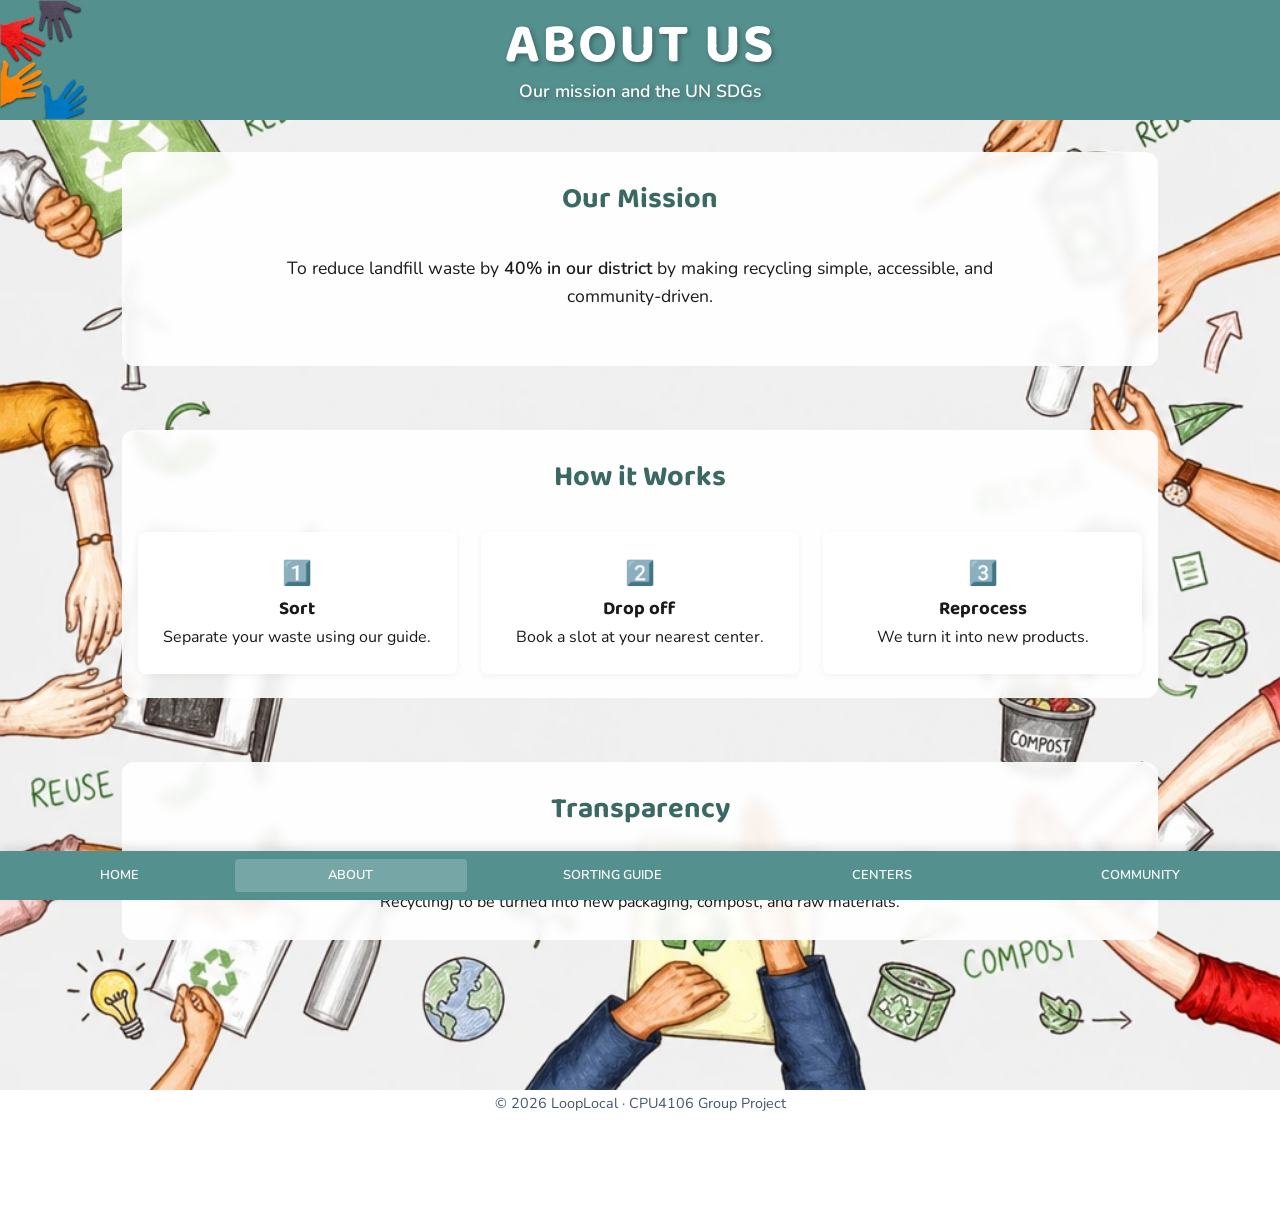
==== html-files/about.html @ f7c94fcb "Initial commit: Upload LoopLocal project structure and files Added all HTML pages, CSS styles, JS lo" ====
<!DOCTYPE html>
<html lang="en">
<head>
  <meta charset="UTF-8" />
  <meta name="viewport" content="width=device-width, initial-scale=1.0" />
  <title>LoopLocal | About</title>
  <link rel="icon" type="image/png" href="../images/logo.png" />
  
  <link rel="stylesheet" href="../css/styles.css" />
</head>
<body>
  <header class="header">
    <img src="../images/hands.webp" alt="Hands" class="header-img" />
    <div class="header-text">
      <h1>ABOUT US</h1>
      <p>Our mission and the UN SDGs</p>
    </div>
  </header>

  <nav class="main-nav">
    <a href="index.html">HOME</a>
    <a href="about.html" class="active">ABOUT</a>
    <a href="sorting-guide.html">SORTING GUIDE</a>
    <a href="centers.html">CENTERS</a>
    <a href="community.html">COMMUNITY</a>
  </nav>

  <main class="container">
    <section class="section">
      <h2 class="section-title">Our Mission</h2>
      <p style="text-align: center; max-width: 800px; margin: 0 auto 2rem; font-size: 1.1rem;">
        To reduce landfill waste by <strong>40% in our district</strong> by making recycling simple, accessible, and community-driven.
      </p>
    </section>

    <section class="section">
      <h2 class="section-title">How it Works</h2>
      <div class="dashboard-grid" style="text-align: center;">
        <div class="card">
          <h2>1️⃣</h2>
          <h3>Sort</h3>
          <p>Separate your waste using our guide.</p>
        </div>
        <div class="card">
          <h2>2️⃣</h2>
          <h3>Drop off</h3>
          <p>Book a slot at your nearest center.</p>
        </div>
        <div class="card">
          <h2>3️⃣</h2>
          <h3>Reprocess</h3>
          <p>We turn it into new products.</p>
        </div>
      </div>
    </section>

    <section class="section">
      <h2 class="section-title">Transparency</h2>
      <p style="text-align: center; max-width: 800px; margin: 0 auto;">
        We don't just move trash. We ensure all collected waste reaches certified local facilities (like GreenTech Recycling) to be turned into new packaging, compost, and raw materials. 
      </p>
    </section>
  </main>

  <script src="../js/main.js"></script>
  <footer class="footer">
    <p>© 2026 LoopLocal · CPU4106 Group Project</p>
  </footer>
</body>
</html>
---- css/styles.css ----
/* ===== LOCAL FONTS ===== */
@font-face {
  font-family: 'Baloo 2';
  font-style: normal;
  font-weight: 700;
  font-display: swap;
  src: url('../fonts/baloo-2-v23-latin-700.woff2') format('woff2');
}

@font-face {
  font-family: 'Nunito';
  font-style: normal;
  font-weight: 400;
  font-display: swap;
  src: url('../fonts/nunito-v32-latin-regular.woff2') format('woff2');
}

@font-face {
  font-family: 'Nunito';
  font-style: normal;
  font-weight: 600;
  font-display: swap;
  src: url('../fonts/nunito-v32-latin-600.woff2') format('woff2');
}

/* ============================================================
   VARIABLES & GLOBAL RESET
   ============================================================ */
   :root {
    --teal: #54908e; /* Main brand color matching the header background */
    --teal-dark: #3a6862;
    --purple: #E5DDF1;
    --yellow: #F5F9D9;
    --text: #1a1a1a;
    --ink-soft: #475569;
    --bg: #f4f6f8;
    --white: #ffffff;
  
  * { 
    box-sizing: border-box; 
    margin: 0; 
    padding: 0; 
  }
  
  body {
    font-family: 'Nunito', sans-serif; /* Body text uses Nunito */
    color: var(--text);
    line-height: 1.6;
    background-image: url('../images/bg.webp');
    background-attachment: fixed;
    background-size: cover;
    background-position: center;
    background-repeat: no-repeat;
    padding-bottom: 70px; /* Adds space so content is not hidden behind the fixed bottom nav */
  }
  
  /* Apply Baloo 2 to all heading elements */
  h1, h2, h3, h4, h5, h6, .header-text h1, .section-title, .box h2 {
    font-family: 'Baloo 2', cursive;
  }
  
  /* Utility class to hide elements */
  .hidden { 
    display: none !important; 
  }
  
  /* ============================================================
     HEADER
     ============================================================ */
 
.header {
  background-color: var(--teal);
  display: grid;
  grid-template-columns: 250px 1fr 250px; 
  align-items: center;
  height: 120px;
  width: 100%;
  padding: 0;
  overflow: hidden;
}

.header-img {
  height: 120px;
  width: 250px;
  object-fit: cover;
  object-position: left center;
  display: block;
  margin: 0; 
}

.header-text {
  grid-column: 2;
  color: #fff;
  text-align: center;
  text-shadow: 2px 2px 5px rgba(0, 0, 0, 0.3);
}

.header-text h1 {
  font-size: 3.5rem;
  font-weight: 700;
  margin-bottom: 0;
  letter-spacing: 2px;
  line-height: 1.1;
}

.header-text p {
  font-family: 'Nunito', sans-serif;
  font-size: 1.1rem;
  font-weight: 600;
}
  
  /* ============================================================
     HERO SECTION (Home Page)
     ============================================================ */
  .hero {
    padding: 4rem 2rem;
    display: flex;
    justify-content: center;
    align-items: center;
    min-height: 400px;
  }
  
  .hero-content {
    display: flex;
    flex-direction: column;
    gap: 1.5rem;
    width: 100%;
    max-width: 600px;
  }
  
  .box {
    padding: 2.5rem;
    text-align: center;
    border-radius: 8px;
    box-shadow: 0 4px 15px rgba(0,0,0,0.1);
  }
  
  .box-purple { background-color: var(--purple); }
  .box-yellow { background-color: var(--yellow); }
  
  .box h2 { font-size: 1.8rem; margin-bottom: 0.5rem; }
  .box p { font-size: 1.1rem; margin-bottom: 1.5rem; color: #444; }
  
  /* ============================================================
     MAIN NAVIGATION (Fixed at the bottom)
     ============================================================ */
  .main-nav {
    background-color: var(--teal);
    display: flex;
    justify-content: center;
    flex-wrap: wrap;
    gap: 1rem;
    padding: 1rem;
    position: fixed;
    bottom: 0;
    left: 0;
    width: 100%;
    z-index: 1000;
    box-shadow: 0 -4px 10px rgba(0,0,0,0.1); /* Shadow to separate nav from content */
  }
  
  .main-nav a {
    color: #ffffff; 
    text-decoration: none;
    font-weight: 600;
    font-size: 0.9rem;
    letter-spacing: 0.5px;
    padding: 0.5rem 1rem;
    transition: background 0.2s;
  }
  
  .main-nav a:hover, .main-nav a.active {
    background-color: rgba(255, 255, 255, 0.2);
    border-radius: 4px;
  }
  
  /* ============================================================
     MAIN CONTENT & CARDS
     ============================================================ */
  .container { 
    max-width: 1100px; 
    margin: 0 auto; 
    padding: 2rem; 
    position: relative; 
    z-index: 1; 
  }
  
  .section { 
    margin-bottom: 4rem; 
    background: rgba(255, 255, 255, 0.9); /* Semi-transparent background */
    padding: 2rem;
    border-radius: 12px;
    backdrop-filter: blur(5px); /* Glassmorphism effect */
  }
  
  .section-title { 
    font-size: 1.8rem; 
    margin-bottom: 2rem; 
    text-align: center; 
    color: var(--teal-dark); 
  }
  
  /* Buttons */
  .btn {
    display: inline-block;
    background: var(--teal);
    color: var(--white);
    padding: 0.7rem 1.5rem;
    border-radius: 4px;
    text-decoration: none;
    font-weight: 600;
    font-family: inherit;
    border: none;
    cursor: pointer;
    transition: background 0.2s;
    text-align: center;
  }
  
  .btn:hover { background: var(--teal-dark); }
  .btn-outline { background: transparent; color: var(--teal); border: 2px solid var(--teal); }
  
  /* Inputs */
  .input {
    width: 100%;
    padding: 0.8rem;
    border: 1px solid #ccc;
    border-radius: 4px;
    font-family: inherit;
    margin-bottom: 1rem;
  }
  
  /* ============================================================
     SORTING GUIDE
     ============================================================ */
  .guide-controls { max-width: 600px; margin: 0 auto 2rem; }
  .filter-chips { display: flex; flex-wrap: wrap; gap: 0.5rem; justify-content: center; }
  .chip { padding: 0.4rem 1rem; border-radius: 99px; border: 1px solid var(--teal); background: transparent; cursor: pointer; font-weight: 500; font-family: inherit; color: var(--teal); }
  .chip.active { background: var(--teal); color: white; }
  
  .items-grid { display: grid; grid-template-columns: repeat(auto-fill, minmax(250px, 1fr)); gap: 1rem; }
  .item-card { background: white; padding: 1.5rem; border-radius: 8px; box-shadow: 0 2px 8px rgba(0,0,0,0.05); }
  .item-card .cat-tag { font-size: 0.75rem; font-weight: bold; text-transform: uppercase; margin-bottom: 0.5rem; display: inline-block; }
  .item-card h4 { margin-bottom: 0.5rem; }
  .item-card .rule { font-size: 0.9rem; color: #666; }
  
  /* ============================================================
     DASHBOARD / IMPACT CARDS
     ============================================================ */
  .dashboard-grid { display: grid; grid-template-columns: repeat(auto-fit, minmax(250px, 1fr)); gap: 1.5rem; }
  .card { background: white; padding: 1.5rem; border-radius: 8px; box-shadow: 0 2px 8px rgba(0,0,0,0.05); }
  .chart-card canvas { max-height: 200px; }
  .impact-card strong { font-size: 1.5rem; color: var(--teal); }
  
  /* ============================================================
     COMMUNITY PAGE
     ============================================================ */
  .community-grid { display: grid; grid-template-columns: repeat(auto-fit, minmax(300px, 1fr)); gap: 1.5rem; }
  
  /* ============================================================
     FOOTER
     ============================================================ */
     .footer {
      text-align: center;
      padding: 1.5rem 1rem;
      background: transparent;
      color: var(--ink-soft);
      margin-top: 2rem;
      font-size: 0.9rem;
      font-weight: 500;
      position: relative;
      z-index: 1;
    }
  
  /* ============================================================
     MAP STYLES (Leaflet)
     ============================================================ */
  .search-wrapper { display: flex; gap: 1rem; max-width: 600px; margin: 0 auto 2rem; }
  .search-wrapper .input { margin-bottom: 0; }
  
  #map { 
    height: 500px; 
    width: 100%; 
    border-radius: 8px; 
    z-index: 1; 
  }
  
  /* ============================================================
     BOOKING PANEL (Modal)
     ============================================================ */
  .booking-panel {
    position: fixed; top: 50%; left: 50%; transform: translate(-50%, -50%);
    background: white; padding: 2rem; border-radius: 12px;
    box-shadow: 0 10px 30px rgba(0,0,0,0.2); width: 90%; max-width: 400px; z-index: 2000;
  }
  
  .close-btn { 
    position: absolute; top: 10px; right: 15px; 
    background: none; border: none; font-size: 1.5rem; 
    cursor: pointer; color: #666; 
  }
  
  .booking-panel label { 
    display: block; font-size: 0.85rem; font-weight: 600; 
    margin: 1rem 0 0.3rem; color: #444; 
  }
  
  .busy-indicator { 
    display: flex; align-items: center; gap: 0.5rem; 
    margin-top: 1rem; padding: 0.8rem; 
    background: #f8fafc; border-radius: 8px; 
    font-size: 0.9rem; font-weight: 600; 
  }
  
  .dot { width: 12px; height: 12px; border-radius: 50%; display: inline-block; }
  .dot.green { background: #10b981; }
  .dot.orange { background: #f59e0b; }
  .dot.red { background: #ef4444; }
  
  .overlay { position: fixed; inset: 0; background: rgba(0,0,0,0.5); z-index: 1999; }
  
  /* ============================================================
     BOOKING RECEIPT
     ============================================================ */
  .receipt-card { 
    background: white; padding: 3rem 2rem; 
    border-radius: 12px; box-shadow: 0 10px 30px rgba(0,0,0,0.1); 
    max-width: 500px; margin: 3rem auto; 
    text-align: center; border-top: 8px solid var(--teal); 
    position: relative; 
  }
  
  .receipt-card h2 { color: var(--teal-dark); margin-bottom: 0.5rem; }
  .receipt-card > p { color: #666; margin-bottom: 2rem; }
  
  .booking-code { 
    font-size: 2.5rem; font-weight: 800; color: var(--teal); 
    letter-spacing: 3px; margin: 1.5rem 0; padding: 1.5rem; 
    background: #f8fafc; border-radius: 8px; 
    border: 2px dashed #cbd5e1; 
  }
  
  .receipt-details { 
    text-align: left; margin-bottom: 2rem; 
    background: #f8fafc; padding: 1.5rem; 
    border-radius: 8px; 
  }
  
  .receipt-details p { 
    margin-bottom: 0.8rem; font-size: 0.95rem; 
    display: flex; justify-content: space-between; 
    border-bottom: 1px solid #e2e8f0; padding-bottom: 0.8rem; 
  }
  
  .receipt-details p:last-child { border-bottom: none; margin-bottom: 0; padding-bottom: 0; }
  .receipt-details strong { color: var(--ink-soft); }
  .receipt-details span { color: var(--teal-dark); font-weight: 600; text-align: right; }
  
  /* Disclaimer text for Sorting Guide */
.disclaimer {
  text-align: center;
  font-size: 0.85rem;
  color: #64748b;
  margin-top: 1.5rem;
  margin-bottom: 2rem;
  padding: 0 1rem;
}

 /* ============================================================
   RESPONSIVE DESIGN (Mobile & Tablets)
   ============================================================ */
   @media (max-width: 768px) {
    /* --- HEADER --- */
    .header {
      display: flex;
      flex-direction: row;
      align-items: center;
      justify-content: flex-start;
      height: 80px;
      min-height: 0;
      padding: 0 12px 0 0;
      gap: 12px;
    }
  
    .header-img {
      height: 80px;
      width: 110px;          
      flex-shrink: 0;
      object-fit: cover;
      object-position: left center;
      margin: 0;
    }
  
    .header-text {
      grid-column: auto;
      flex: 1;
      min-width: 0;
      text-align: left;
    }
  
    .header-text h1 {
      font-size: 1.6rem;
      letter-spacing: 1px;
      line-height: 1;
      margin-bottom: 2px;
    }
  
    .header-text p {
      font-size: 0.75rem;
      line-height: 1.2;
    }
  
    /* NAVIGATION, CONTENT */
  }
  
  @media (max-width: 450px) {
    .header { height: 64px; gap: 8px; }
    .header-img { height: 64px; width: 80px; }
    .header-text h1 { font-size: 1.3rem; }
    .header-text p { font-size: 0.65rem; }
  }

  /* --- NAVIGATION --- */
  .main-nav {
    flex-wrap: nowrap !important;   
    justify-content: space-between; 
    overflow: hidden;               
    padding: 0.5rem 0.4rem;
    gap: 0.2rem;
  }

  .main-nav a {
    flex: 1 1 auto;                 
    min-width: 0;
    text-align: center;
    white-space: nowrap;
    font-size: clamp(0.55rem, 2.6vw, 0.8rem); 
    padding: 0.4rem clamp(0.15rem, 1.2vw, 0.6rem);
    letter-spacing: 0;
  }

  /* --- CONTENT --- */
  .section { padding: 1.5rem 1rem; }
  .hero-content .box { padding: 1.5rem 1rem; }
  .postcode-form, .search-wrapper { flex-direction: column; }
}

/* ============================================================
   RESPONSIVE DESIGN (Very Small Phones)
   ============================================================ */
@media (max-width: 450px) {
  .header {
    gap: 8px;
  }
  .header-img {
    height: 35px; 
  }
  .header-text h1 {
    font-size: 1.4rem;
  }
  .header-text p {
    font-size: 0.65rem;
  }
}
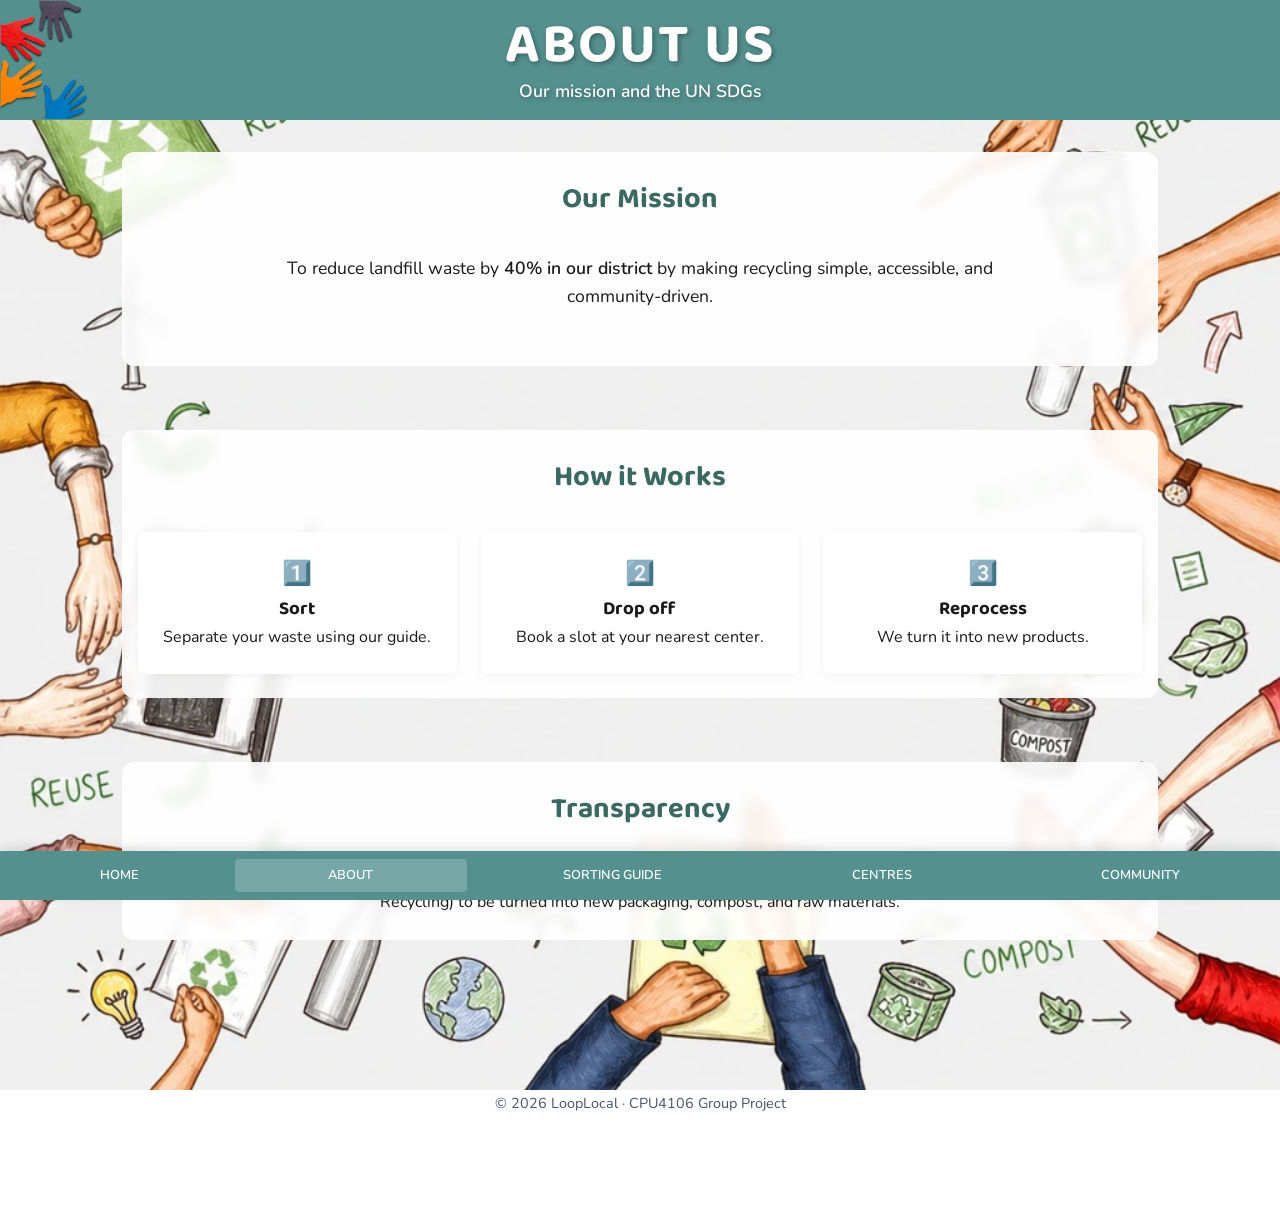
==== commit 27c35ffa: "Fix HTML formatting in about.html" ====
--- a/html-files/about.html
+++ b/html-files/about.html
@@ -21,7 +21,7 @@
     <a href="index.html">HOME</a>
     <a href="about.html" class="active">ABOUT</a>
     <a href="sorting-guide.html">SORTING GUIDE</a>
-    <a href="centers.html">CENTERS</a>
+    <a href="centers.html">CENTRES</a>
     <a href="community.html">COMMUNITY</a>
   </nav>
 
@@ -67,4 +67,4 @@
     <p>© 2026 LoopLocal · CPU4106 Group Project</p>
   </footer>
 </body>
-</html>+</html>
